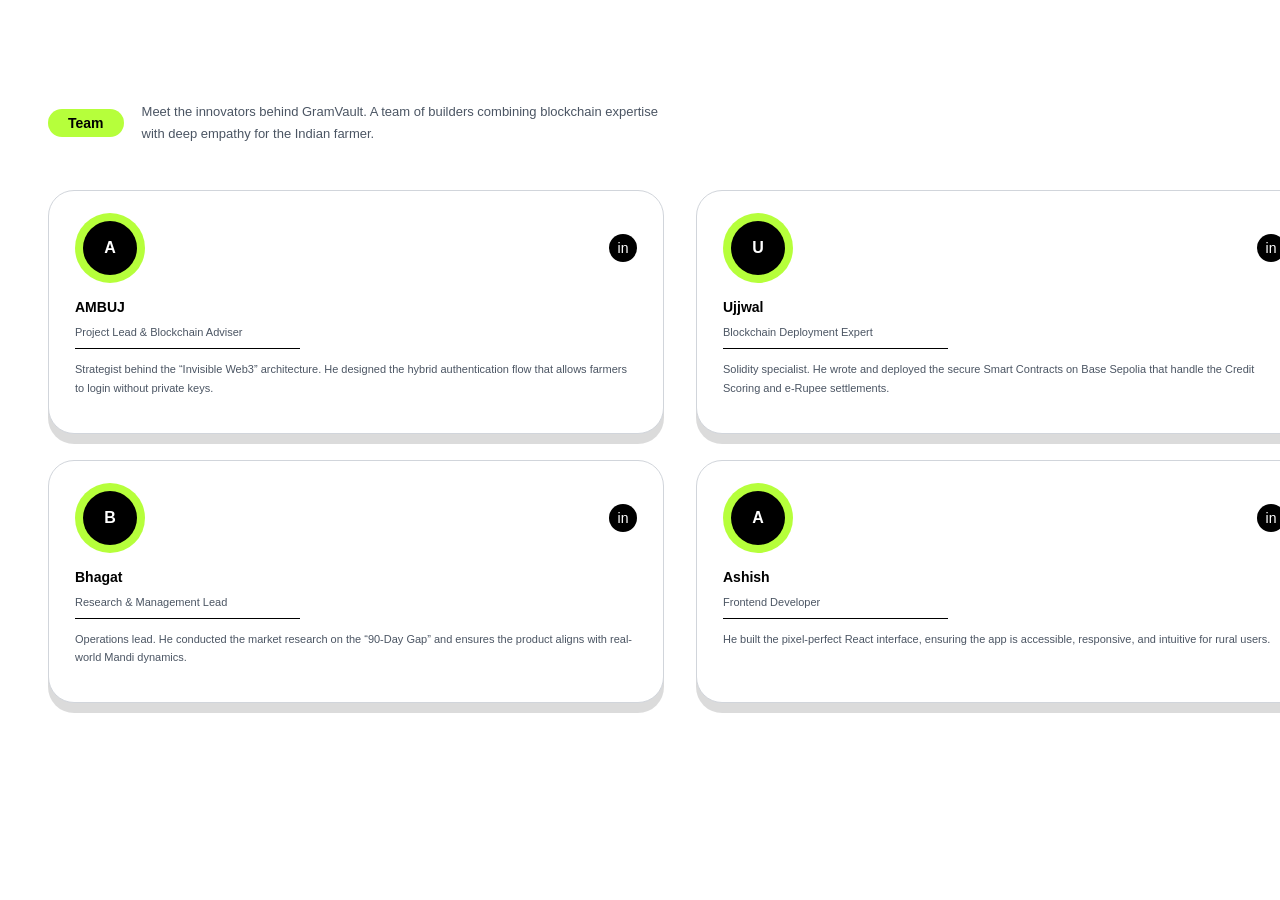
==== frontend/about.html @ ecdd1592 "Refactor code structure for improved readability and maintainability" ====
<!DOCTYPE html>
<html lang="en">

<head>
    <meta charset="UTF-8">
    <meta name="viewport" content="width=device-width, initial-scale=1.0">
    <title>Document</title>
    <style>
        /* TEAM SECTION WRAPPER */
        .team-section {
            width: 100%;
            padding: 80px max(20px, calc((100vw - 1200px) / 2));
            font-family: Poppins, sans-serif;
        }

        /* HEADER */
        .team-header {
            display: flex;
            gap: 18px;
            align-items: center;
            margin-bottom: 32px;
        }

        .team-tag {
            background: #b6ff3b;
            padding: 6px 20px;
            border-radius: 18px;
            font-weight: 600;
            font-size: 14px;
        }

        .team-desc {
            font-size: 13px;
            color: #4b5563;
            max-width: 520px;
            line-height: 1.7;
        }

        /* GRID */
        .team-grid {
            display: grid;
            grid-template-columns: repeat(2, minmax(0, 1fr));
            gap: 26px 32px;
        }

        /* CARD */
        .team-card {
            background: #ffffff;
            border-radius: 26px;
            border: 1px solid #d1d5db;
            padding: 22px 26px 24px;
            box-shadow: 0 10px 0 rgba(0, 0, 0, 0.14);
        }

        /* TOP AREA: avatar + linkedin */
        .team-card-top {
            display: flex;
            justify-content: space-between;
            align-items: center;
            margin-bottom: 16px;
        }

        /* avatar blob */
        .team-avatar-wrap {
            width: 70px;
            height: 70px;
            border-radius: 50%;
            background: #b6ff3b;
            display: flex;
            align-items: center;
            justify-content: center;
            position: relative;
            overflow: hidden;
        }

        .team-avatar {
            width: 54px;
            height: 54px;
            border-radius: 50%;
            background: #000;
            color: #fff;
            display: flex;
            align-items: center;
            justify-content: center;
            font-weight: 600;
        }

        /* LinkedIn badge */
        .team-linkedin {
            width: 28px;
            height: 28px;
            border-radius: 50%;
            background: #000;
            color: #fff;
            font-size: 14px;
            display: flex;
            align-items: center;
            justify-content: center;
            text-decoration: none;
        }

        /* TEXT AREA */
        .team-text {
            margin-top: 4px;
        }

        .team-name {
            font-size: 14px;
            font-weight: 600;
            margin-bottom: 4px;
        }

        .team-role {
            font-size: 11px;
            color: #4b5563;
            margin-bottom: 10px;
        }

        .team-divider {
            width: 40%;
            height: 1px;
            background: #000;
            margin-bottom: 10px;
        }

        .team-bio {
            font-size: 11px;
            line-height: 1.7;
            color: #4b5563;
        }

        /* RESPONSIVE */
        @media (max-width: 900px) {
            .team-grid {
                grid-template-columns: 1fr;
            }
        }
    </style>
</head>

<body>
    <section class="team-section">
        <div class="team-header">
            <span class="team-tag">Team</span>
            <p class="team-desc">
                Meet the innovators behind GramVault. A team of builders combining
                blockchain expertise with deep empathy for the Indian farmer.
            </p>
        </div>

        <div class="team-grid">
            <!-- MEMBER 1 -->
            <article class="team-card">
                <div class="team-card-top">
                    <div class="team-avatar-wrap">
                        <div class="team-avatar">A</div>
                    </div>
                    <a href="#" class="team-linkedin">in</a>
                </div>

                <div class="team-text">
                    <h3 class="team-name">AMBUJ</h3>
                    <p class="team-role">Project Lead &amp; Blockchain Adviser</p>
                    <div class="team-divider"></div>
                    <p class="team-bio">
                        Strategist behind the “Invisible Web3” architecture. He designed
                        the hybrid authentication flow that allows farmers to login without
                        private keys.
                    </p>
                </div>
            </article>

            <!-- MEMBER 2 -->
            <article class="team-card">
                <div class="team-card-top">
                    <div class="team-avatar-wrap">
                        <div class="team-avatar">U</div>
                    </div>
                    <a href="#" class="team-linkedin">in</a>
                </div>

                <div class="team-text">
                    <h3 class="team-name">Ujjwal</h3>
                    <p class="team-role">Blockchain Deployment Expert</p>
                    <div class="team-divider"></div>
                    <p class="team-bio">
                        Solidity specialist. He wrote and deployed the secure Smart
                        Contracts on Base Sepolia that handle the Credit Scoring and
                        e-Rupee settlements.
                    </p>
                </div>
            </article>

            <!-- MEMBER 3 -->
            <article class="team-card">
                <div class="team-card-top">
                    <div class="team-avatar-wrap">
                        <div class="team-avatar">B</div>
                    </div>
                    <a href="#" class="team-linkedin">in</a>
                </div>

                <div class="team-text">
                    <h3 class="team-name">Bhagat</h3>
                    <p class="team-role">Research &amp; Management Lead</p>
                    <div class="team-divider"></div>
                    <p class="team-bio">
                        Operations lead. He conducted the market research on the “90-Day
                        Gap” and ensures the product aligns with real-world Mandi
                        dynamics.
                    </p>
                </div>
            </article>

            <!-- MEMBER 4 -->
            <article class="team-card">
                <div class="team-card-top">
                    <div class="team-avatar-wrap">
                        <div class="team-avatar">A</div>
                    </div>
                    <a href="#" class="team-linkedin">in</a>
                </div>

                <div class="team-text">
                    <h3 class="team-name">Ashish</h3>
                    <p class="team-role">Frontend Developer</p>
                    <div class="team-divider"></div>
                    <p class="team-bio">
                        He built the pixel-perfect React interface, ensuring the app is
                        accessible, responsive, and intuitive for rural users.
                    </p>
                </div>
            </article>
        </div>
    </section>


</body>

</html>
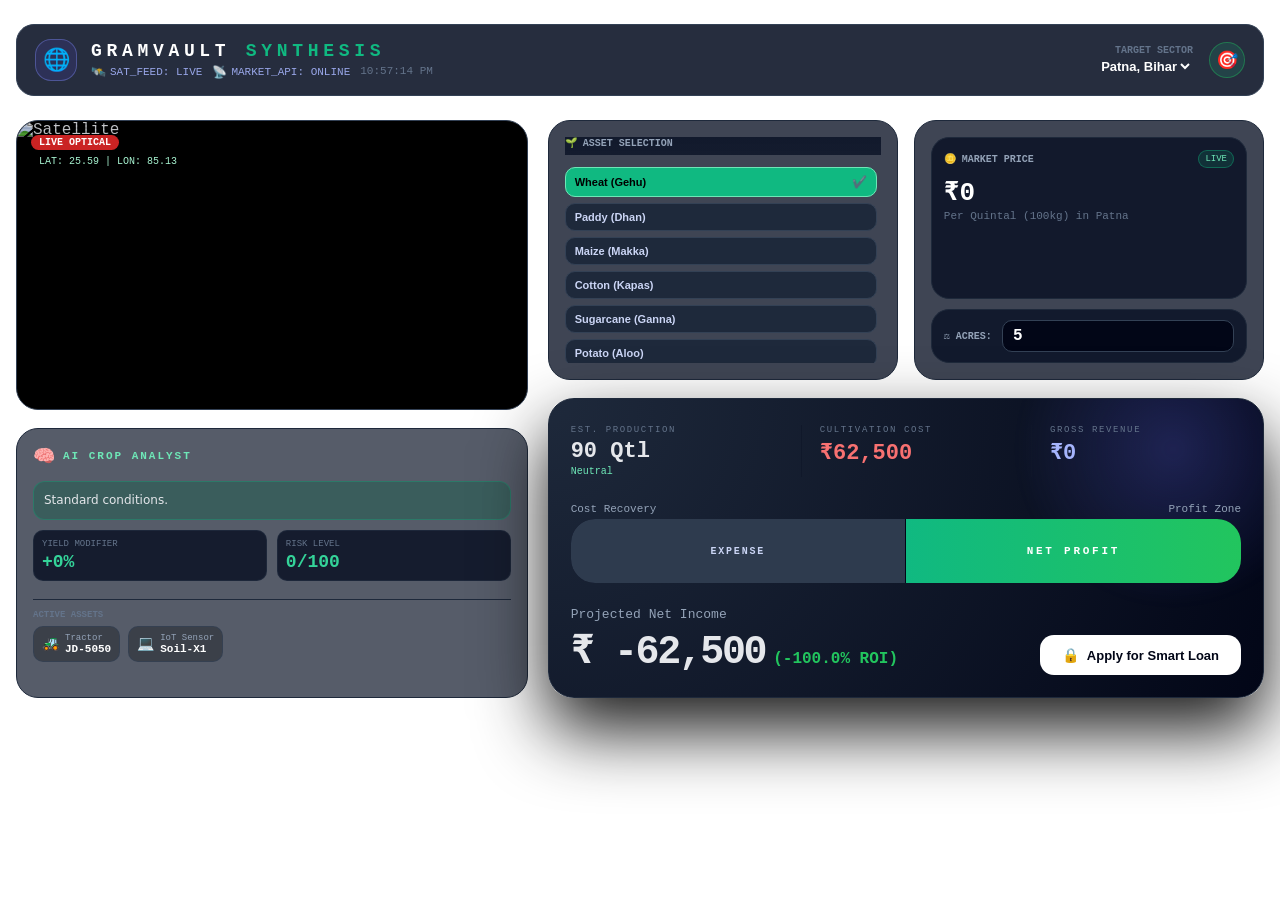
==== commit c186e871: "hiiii" ====
--- a/frontend/about.html
+++ b/frontend/about.html
@@ -1,240 +1,1525 @@
-<!DOCTYPE html>
+ <!DOCTYPE html>
 <html lang="en">
-
 <head>
-    <meta charset="UTF-8">
-    <meta name="viewport" content="width=device-width, initial-scale=1.0">
-    <title>Document</title>
-    <style>
-        /* TEAM SECTION WRAPPER */
-        .team-section {
-            width: 100%;
-            padding: 80px max(20px, calc((100vw - 1200px) / 2));
-            font-family: Poppins, sans-serif;
+  <meta charset="UTF-8" />
+  <title>GramVault Synthesis – Combined Insights</title>
+  <meta name="viewport" content="width=device-width, initial-scale=1" />
+  <style>
+    :root {
+      --bg-main: #020617;
+      --panel: #020617;
+      --slate-900: #0f172a;
+      --slate-800: #1e293b;
+      --slate-700: #334155;
+      --slate-600: #475569;
+      --slate-500: #64748b;
+      --slate-400: #94a3b8;
+      --slate-300: #cbd5f5;
+      --emerald: #10b981;
+      --indigo: #6366f1;
+      --red: #ef4444;
+      --yellow: #eab308;
+    }
+
+    * {
+      box-sizing: border-box;
+    }
+
+    body {
+      margin: 0;
+      min-height: 100vh;
+      /* background: radial-gradient(circle at top, #0f172a 0, #020617 40%, #000 100%); */
+      color: #e5e7eb;
+      font-family: ui-monospace, SFMono-Regular, Menlo, Monaco, Consolas,
+        "Liberation Mono", "Courier New", monospace;
+      overflow-x: hidden;
+      background-color: #fff;
+    }
+
+    .app {
+      position: relative;
+      max-width: 1280px;
+      margin: 0 auto;
+      padding: 24px 16px 40px;
+      display: flex;
+      flex-direction: column;
+      gap: 24px;
+    }
+
+    .noise-bg {
+      position: fixed;
+      inset: 0;
+      background-image: url("https://grainy-gradients.vercel.app/noise.svg");
+      opacity: 0.08;
+      pointer-events: none;
+      z-index: 0;
+    }
+
+    /* HEADER */
+
+    header {
+      position: relative;
+      z-index: 10;
+      display: flex;
+      justify-content: space-between;
+      align-items: center;
+      gap: 16px;
+      padding: 14px 18px;
+      border-radius: 18px;
+      background: rgba(15, 23, 42, 0.9);
+      border: 1px solid var(--slate-700);
+      /* box-shadow: 0 24px 60px rgba(0, 0, 0, 0.9); */
+      backdrop-filter: blur(18px);
+    }
+
+    .header-left {
+      display: flex;
+      align-items: center;
+      gap: 14px;
+    }
+
+    .header-icon {
+      width: 42px;
+      height: 42px;
+      border-radius: 16px;
+      border: 1px solid rgba(129, 140, 248, 0.4);
+      background: rgba(79, 70, 229, 0.15);
+      display: flex;
+      align-items: center;
+      justify-content: center;
+      animation: pulse-soft 1.8s infinite alternate;
+      font-size: 22px;
+    }
+
+    .header-title {
+      font-size: 18px;
+      font-weight: 800;
+      letter-spacing: 0.26em;
+      text-transform: uppercase;
+      color: white;
+    }
+
+    .header-title span {
+      color: var(--emerald);
+    }
+
+    .header-sub {
+      margin-top: 4px;
+      display: flex;
+      flex-wrap: wrap;
+      gap: 10px;
+      font-size: 11px;
+      color: rgba(165, 180, 252, 0.9);
+    }
+
+    .header-sub-pill {
+      display: inline-flex;
+      align-items: center;
+      gap: 4px;
+    }
+
+    .header-sub-pill span:first-child {
+      font-size: 12px;
+    }
+
+    .header-sub-time {
+      color: var(--slate-500);
+    }
+
+    .header-right {
+      display: flex;
+      align-items: center;
+      gap: 16px;
+    }
+
+    .header-target {
+      text-align: right;
+      display: none;
+    }
+
+    @media (min-width: 768px) {
+      .header-target {
+        display: block;
+      }
+    }
+
+    .header-target-label {
+      font-size: 10px;
+      text-transform: uppercase;
+      color: var(--slate-500);
+      font-weight: 700;
+    }
+
+    .location-select {
+      margin-top: 2px;
+      background: transparent;
+      color: white;
+      font-weight: 700;
+      font-size: 13px;
+      border: none;
+      outline: none;
+      cursor: pointer;
+      text-align: right;
+    }
+
+    .location-select option {
+      background: #020617;
+    }
+
+    .crosshair-badge {
+      width: 36px;
+      height: 36px;
+      border-radius: 999px;
+      display: flex;
+      align-items: center;
+      justify-content: center;
+      border: 1px solid rgba(34, 197, 94, 0.4);
+      background: rgba(16, 185, 129, 0.15);
+      color: var(--emerald);
+      font-size: 18px;
+    }
+
+    .crosshair-badge.relocating {
+      border-color: rgba(250, 204, 21, 0.6);
+      background: rgba(250, 204, 21, 0.18);
+      color: #facc15;
+      animation: spin 1s linear infinite;
+    }
+
+    /* MAIN GRID */
+
+    .layout-grid {
+      position: relative;
+      z-index: 1;
+      display: grid;
+      grid-template-columns: 1fr;
+      gap: 20px;
+      min-height: 0;
+      flex: 1 1 auto;
+    }
+
+    @media (min-width: 1024px) {
+      .layout-grid {
+        grid-template-columns: minmax(0, 5fr) minmax(0, 7fr);
+      }
+    }
+
+    /* SATELLITE PANEL */
+
+    .satellite-column {
+      display: flex;
+      flex-direction: column;
+      gap: 18px;
+      min-height: 0;
+    }
+
+    .sat-panel {
+      position: relative;
+      height: 290px;
+      border-radius: 22px;
+      overflow: hidden;
+      border: 1px solid var(--slate-700);
+      background: black;
+      /* box-shadow: 0 30px 80px rgba(0, 0, 0, 0.9); */
+    }
+
+    .sat-image {
+      width: 100%;
+      height: 100%;
+      object-fit: cover;
+      transition: transform 1.5s ease, filter 0.6s ease, opacity 0.6s ease;
+      opacity: 0.85;
+    }
+
+    .sat-image.relocating {
+      filter: blur(4px);
+      transform: scale(1.08);
+      opacity: 0.5;
+    }
+
+    .sat-panel:hover .sat-image:not(.relocating) {
+      transform: scale(1.04);
+    }
+
+    .scan-lines {
+      position: absolute;
+      inset: 0;
+      background: linear-gradient(
+          to bottom,
+          transparent 50%,
+          rgba(0, 0, 0, 0.32) 51%
+        );
+      background-size: 100% 4px;
+      mix-blend-mode: soft-light;
+      pointer-events: none;
+    }
+
+    .sat-badge-group {
+      position: absolute;
+      top: 14px;
+      left: 14px;
+      display: flex;
+      flex-direction: column;
+      gap: 4px;
+      z-index: 3;
+    }
+
+    .sat-badge-live {
+      background: rgba(220, 38, 38, 0.92);
+      padding: 2px 8px;
+      border-radius: 999px;
+      font-size: 10px;
+      font-weight: 700;
+      color: white;
+      animation: pulse 1.4s infinite;
+      width: fit-content;
+    }
+
+    .sat-badge-coord {
+      background: rgba(0, 0, 0, 0.7);
+      border-radius: 999px;
+      padding: 2px 8px;
+      font-size: 10px;
+      color: #a7f3d0;
+    }
+
+    .weather-overlay {
+      position: absolute;
+      bottom: 14px;
+      left: 14px;
+      right: 14px;
+      background: rgba(0, 0, 0, 0.7);
+      border-radius: 14px;
+      border: 1px solid rgba(148, 163, 184, 0.3);
+      padding: 10px;
+      display: flex;
+      justify-content: space-between;
+      gap: 10px;
+      backdrop-filter: blur(10px);
+      font-size: 11px;
+    }
+
+    .weather-block {
+      display: flex;
+      align-items: center;
+      gap: 6px;
+    }
+
+    .weather-icon {
+      font-size: 16px;
+    }
+
+    .weather-label {
+      font-size: 9px;
+      color: var(--slate-400);
+    }
+
+    .weather-value {
+      font-size: 12px;
+      font-weight: 700;
+      color: white;
+    }
+
+    /* AI PANEL */
+
+    .ai-panel {
+      flex: 1 1 auto;
+      border-radius: 22px;
+      background: rgba(15, 23, 42, 0.7);
+      border: 1px solid var(--slate-800);
+      padding: 16px;
+      backdrop-filter: blur(14px);
+      display: flex;
+      flex-direction: column;
+      gap: 10px;
+      /* box-shadow: 0 20px 50px rgba(0, 0, 0, 0.9); */
+    }
+
+    .ai-header {
+      display: flex;
+      align-items: center;
+      gap: 8px;
+      color: #6ee7b7;
+      margin-bottom: 4px;
+    }
+
+    .ai-header-icon {
+      font-size: 18px;
+    }
+
+    .ai-header-text {
+      font-size: 11px;
+      font-weight: 700;
+      letter-spacing: 0.18em;
+      text-transform: uppercase;
+    }
+
+    .ai-rec-box {
+      padding: 10px;
+      border-radius: 12px;
+      border: 1px solid rgba(16, 185, 129, 0.3);
+      background: rgba(6, 95, 70, 0.35);
+      font-size: 12px;
+      line-height: 1.4;
+      font-family: system-ui, sans-serif;
+      color: #e5e7eb;
+    }
+
+    .ai-metrics {
+      display: grid;
+      grid-template-columns: repeat(2, minmax(0, 1fr));
+      gap: 10px;
+    }
+
+    .ai-metric-box {
+      padding: 8px;
+      border-radius: 10px;
+      border: 1px solid rgba(30, 41, 59, 0.9);
+      background: rgba(15, 23, 42, 0.9);
+      font-size: 11px;
+    }
+
+    .ai-metric-label {
+      font-size: 9px;
+      color: var(--slate-500);
+      text-transform: uppercase;
+    }
+
+    .ai-metric-value {
+      margin-top: 3px;
+      font-size: 18px;
+      font-weight: 700;
+    }
+
+    .ai-assets {
+      margin-top: 8px;
+      padding-top: 10px;
+      border-top: 1px solid var(--slate-800);
+    }
+
+    .ai-assets-title {
+      font-size: 9px;
+      font-weight: 700;
+      text-transform: uppercase;
+      color: var(--slate-500);
+      margin-bottom: 6px;
+    }
+
+    .ai-assets-row {
+      display: flex;
+      flex-wrap: wrap;
+      gap: 8px;
+    }
+
+    .ai-asset {
+      display: flex;
+      align-items: center;
+      gap: 6px;
+      padding: 6px 8px;
+      border-radius: 10px;
+      border: 1px solid rgba(51, 65, 85, 0.7);
+      background: rgba(0, 0, 0, 0.3);
+      font-size: 11px;
+    }
+
+    .ai-asset-icon {
+      font-size: 14px;
+    }
+
+    .ai-asset-label {
+      font-size: 9px;
+      color: var(--slate-400);
+    }
+
+    .ai-asset-value {
+      font-size: 11px;
+      font-weight: 700;
+      color: white;
+    }
+
+    /* RIGHT COLUMN */
+
+    .right-column {
+      display: flex;
+      flex-direction: column;
+      gap: 18px;
+      min-height: 0;
+    }
+
+    .inputs-row {
+      display: grid;
+      grid-template-columns: 1fr;
+      gap: 16px;
+    }
+
+    @media (min-width: 768px) {
+      .inputs-row {
+        grid-template-columns: minmax(0, 2fr) minmax(0, 2fr);
+      }
+    }
+
+    .panel {
+      background: rgba(15, 23, 42, 0.8);
+      border-radius: 22px;
+      border: 1px solid var(--slate-800);
+      padding: 16px;
+      backdrop-filter: blur(14px);
+      /* box-shadow: 0 18px 50px rgba(0, 0, 0, 0.9); */
+    }
+
+    .crop-panel {
+      height: 260px;
+      display: flex;
+      flex-direction: column;
+      overflow: hidden;
+    }
+
+    .panel-label {
+      font-size: 10px;
+      text-transform: uppercase;
+      color: var(--slate-400);
+      font-weight: 700;
+      display: flex;
+      align-items: center;
+      gap: 6px;
+      margin-bottom: 8px;
+      position: sticky;
+      top: 0;
+      padding-bottom: 6px;
+      background: linear-gradient(
+        to bottom,
+        rgba(15, 23, 42, 0.95),
+        rgba(15, 23, 42, 0.9)
+      );
+      z-index: 5;
+    }
+
+    .crop-list {
+      margin-top: 4px;
+      overflow-y: auto;
+      padding-right: 4px;
+    }
+
+    .crop-btn {
+      width: 100%;
+      text-align: left;
+      padding: 7px 9px;
+      margin-bottom: 6px;
+      border-radius: 10px;
+      border: 1px solid var(--slate-700);
+      background: var(--slate-800);
+      font-size: 11px;
+      font-weight: 600;
+      color: var(--slate-300);
+      display: flex;
+      align-items: center;
+      justify-content: space-between;
+      cursor: pointer;
+      transition: all 0.15s ease-out;
+    }
+
+    .crop-btn:hover {
+      background: #111827;
+    }
+
+    .crop-btn.active {
+      background: var(--emerald);
+      border-color: #6ee7b7;
+      color: #000;
+      /* box-shadow: 0 0 25px rgba(16, 185, 129, 0.5); */
+    }
+
+    .crop-check {
+      font-size: 12px;
+    }
+
+    .panel-flex {
+      display: flex;
+      flex-direction: column;
+      gap: 10px;
+      height: 100%;
+    }
+
+    .panel-block {
+      border-radius: 18px;
+      border: 1px solid var(--slate-800);
+      padding: 12px;
+      background: rgba(15, 23, 42, 0.95);
+      flex: 1 1 auto;
+    }
+
+    .panel-block-label-row {
+      display: flex;
+      justify-content: space-between;
+      align-items: center;
+      margin-bottom: 8px;
+    }
+
+    .inline-label {
+      font-size: 10px;
+      font-weight: 700;
+      text-transform: uppercase;
+      color: var(--slate-400);
+      display: flex;
+      align-items: center;
+      gap: 6px;
+    }
+
+    .live-badge {
+      font-size: 9px;
+      padding: 3px 6px;
+      border-radius: 999px;
+      background: rgba(16, 185, 129, 0.15);
+      border: 1px solid rgba(16, 185, 129, 0.4);
+      color: #6ee7b7;
+      animation: pulse-soft 2s infinite alternate;
+    }
+
+    .price-main {
+      font-size: 26px;
+      font-weight: 800;
+      color: white;
+    }
+
+    .price-sub {
+      margin-top: 2px;
+      font-size: 11px;
+      color: var(--slate-500);
+    }
+
+    .land-input-row {
+      display: flex;
+      align-items: center;
+      gap: 10px;
+      padding: 10px 12px;
+      border-radius: 18px;
+      border: 1px solid var(--slate-800);
+      background: rgba(15, 23, 42, 0.92);
+    }
+
+    .land-input {
+      flex: 1 1 auto;
+      border-radius: 10px;
+      border: 1px solid var(--slate-700);
+      background: #020617;
+      color: white;
+      font-size: 16px;
+      font-weight: 600;
+      padding: 6px 10px;
+      outline: none;
+      font-family: inherit;
+    }
+
+    .land-input:focus {
+      border-color: var(--emerald);
+      /* box-shadow: 0 0 0 1px rgba(16, 185, 129, 0.4); */
+    }
+
+    /* ROI PANEL */
+
+    .roi-panel {
+      position: relative;
+      flex: 1 1 auto;
+      border-radius: 26px;
+      background: radial-gradient(circle at top left, #1e293b, #020617);
+      border: 1px solid var(--slate-800);
+      padding: 26px 22px 22px;
+      overflow: hidden;
+      box-shadow: 0 32px 70px rgba(0, 0, 0, 0.9);
+    }
+
+    .roi-glow {
+      position: absolute;
+      top: -120px;
+      right: -80px;
+      width: 340px;
+      height: 340px;
+      border-radius: 50%;
+      background: radial-gradient(circle, rgba(99, 102, 241, 0.25), transparent 65%);
+      pointer-events: none;
+      filter: blur(6px);
+    }
+
+    .roi-top-grid {
+      position: relative;
+      z-index: 2;
+      display: grid;
+      grid-template-columns: repeat(3, minmax(0, 1fr));
+      gap: 20px;
+      margin-bottom: 26px;
+    }
+
+    .roi-block {
+      padding-right: 4px;
+    }
+
+    .roi-label {
+      font-size: 9px;
+      text-transform: uppercase;
+      color: var(--slate-500);
+      letter-spacing: 0.18em;
+    }
+
+    .roi-value {
+      margin-top: 4px;
+      font-size: 22px;
+      font-weight: 800;
+    }
+
+    .roi-chip {
+      margin-top: 2px;
+      font-size: 10px;
+      color: #6ee7b7;
+    }
+
+    .roi-divider {
+      border-left: 1px solid rgba(15, 23, 42, 0.8);
+      padding-left: 18px;
+    }
+
+    .cost-value {
+      color: #f87171;
+    }
+
+    .revenue-value {
+      color: #a5b4fc;
+    }
+
+    .profit-bar-wrap {
+      position: relative;
+      z-index: 2;
+      margin-bottom: 24px;
+    }
+
+    .profit-bar-labels {
+      display: flex;
+      justify-content: space-between;
+      font-size: 11px;
+      color: var(--slate-400);
+      margin-bottom: 4px;
+    }
+
+    .profit-bar-track {
+      height: 64px;
+      border-radius: 24px;
+      overflow: hidden;
+      background: #020617;
+      display: flex;
+      /* box-shadow: inset 0 0 0 1px rgba(15, 23, 42, 0.8); */
+    }
+
+    .profit-bar-expense {
+      position: relative;
+      height: 100%;
+      background: rgba(51, 65, 85, 0.9);
+      border-right: 1px solid #020617;
+      display: flex;
+      align-items: center;
+      justify-content: center;
+      color: var(--slate-300);
+      font-size: 10px;
+      font-weight: 700;
+      letter-spacing: 0.18em;
+      text-transform: uppercase;
+      transition: width 0.7s ease-out;
+    }
+
+    .profit-bar-expense::after {
+      content: "";
+      position: absolute;
+      inset: 0;
+      background-image: url("https://grainy-gradients.vercel.app/noise.svg");
+      opacity: 0.25;
+      pointer-events: none;
+    }
+
+    .profit-bar-profit {
+      position: relative;
+      flex: 1 1 auto;
+      background: linear-gradient(to right, #10b981, #22c55e);
+      display: flex;
+      align-items: center;
+      justify-content: center;
+      color: white;
+      font-size: 11px;
+      font-weight: 800;
+      letter-spacing: 0.25em;
+      text-transform: uppercase;
+      overflow: hidden;
+    }
+
+    .profit-bar-profit::before {
+      content: "";
+      position: absolute;
+      inset: 0;
+      transform: skewX(12deg) translateX(-100%);
+      background: linear-gradient(to right, rgba(255, 255, 255, 0.2), transparent);
+      animation: shimmer 2.4s infinite;
+    }
+
+    .profit-bottom {
+      position: relative;
+      z-index: 2;
+      display: flex;
+      justify-content: space-between;
+      align-items: flex-end;
+      gap: 16px;
+      flex-wrap: wrap;
+    }
+
+    .profit-income-label {
+      font-size: 13px;
+      color: var(--slate-400);
+      margin-bottom: 4px;
+    }
+
+    .profit-income-main {
+      display: flex;
+      align-items: baseline;
+      gap: 8px;
+    }
+
+    .profit-income-value {
+      font-size: 40px;
+      font-weight: 800;
+      letter-spacing: -0.06em;
+    }
+
+    .profit-income-roi {
+      font-size: 16px;
+      font-weight: 700;
+      color: #22c55e;
+    }
+
+    .loan-btn {
+      border: none;
+      cursor: pointer;
+      padding: 12px 22px;
+      border-radius: 14px;
+      background: white;
+      color: #020617;
+      font-size: 13px;
+      font-weight: 800;
+      display: inline-flex;
+      align-items: center;
+      gap: 8px;
+      /* box-shadow: 0 0 26px rgba(255, 255, 255, 0.18); */
+      transition: transform 0.15s ease-out, background 0.15s ease-out,
+        box-shadow 0.15s ease-out;
+      white-space: nowrap;
+    }
+
+    .loan-btn:hover {
+      transform: scale(1.05);
+      background: #ecfdf5;
+      /* box-shadow: 0 0 32px rgba(52, 211, 153, 0.5); */
+    }
+
+    .loan-btn-icon {
+      font-size: 14px;
+    }
+
+    /* SCROLLBAR (minimal) */
+    .crop-list::-webkit-scrollbar {
+      width: 4px;
+    }
+    .crop-list::-webkit-scrollbar-thumb {
+      background: var(--slate-700);
+      border-radius: 999px;
+    }
+
+    /* ANIMATIONS */
+
+    @keyframes spin {
+      to {
+        transform: rotate(360deg);
+      }
+    }
+
+    @keyframes pulse {
+      0%,
+      100% {
+        transform: scale(1);
+        opacity: 1;
+      }
+      50% {
+        transform: scale(1.04);
+        opacity: 0.75;
+      }
+    }
+
+    @keyframes pulse-soft {
+      0% {
+        opacity: 0.6;
+      }
+      100% {
+        opacity: 1;
+      }
+    }
+
+    @keyframes shimmer {
+      0% {
+        transform: skewX(12deg) translateX(-100%);
+      }
+      100% {
+        transform: skewX(12deg) translateX(120%);
+      }
+    }
+  </style>
+</head>
+<body>
+  <div class="noise-bg"></div>
+  <div class="app">
+    <!-- HEADER -->
+    <header>
+      <div class="header-left">
+        <div class="header-icon">🌐</div>
+        <div>
+          <div class="header-title">
+            GramVault <span>SYNTHESIS</span>
+          </div>
+          <div class="header-sub">
+            <div class="header-sub-pill">
+              <span>🛰️</span>
+              <span>SAT_FEED: LIVE</span>
+            </div>
+            <div class="header-sub-pill">
+              <span>📡</span>
+              <span>MARKET_API: ONLINE</span>
+            </div>
+            <div class="header-sub-time" id="header-time">--:--:--</div>
+          </div>
+        </div>
+      </div>
+      <div class="header-right">
+        <div class="header-target">
+          <div class="header-target-label">Target Sector</div>
+          <select id="location-select" class="location-select"></select>
+        </div>
+        <div id="crosshair-badge" class="crosshair-badge">
+          🎯
+        </div>
+      </div>
+    </header>
+
+    <!-- MAIN GRID -->
+    <div class="layout-grid">
+      <!-- LEFT COLUMN -->
+      <div class="satellite-column">
+        <!-- Satellite panel -->
+        <div class="sat-panel">
+          <img id="sat-image" class="sat-image" src="" alt="Satellite" />
+          <div class="scan-lines"></div>
+          <div class="sat-badge-group">
+            <div class="sat-badge-live">LIVE OPTICAL</div>
+            <div id="coord-badge" class="sat-badge-coord">
+              LAT: -- | LON: --
+            </div>
+          </div>
+          <div id="weather-overlay" class="weather-overlay" style="display:none;">
+            <div class="weather-block">
+              <div class="weather-icon">🌡️</div>
+              <div>
+                <div class="weather-label">TEMP</div>
+                <div id="temp-value" class="weather-value">--°C</div>
+              </div>
+            </div>
+            <div class="weather-block">
+              <div class="weather-icon">💧</div>
+              <div>
+                <div class="weather-label">SOIL %</div>
+                <div id="soil-value" class="weather-value">--%</div>
+              </div>
+            </div>
+            <div class="weather-block">
+              <div class="weather-icon">💨</div>
+              <div>
+                <div class="weather-label">WIND</div>
+                <div id="wind-value" class="weather-value">-- km/h</div>
+              </div>
+            </div>
+          </div>
+        </div>
+
+        <!-- AI agronomist panel -->
+        <div class="ai-panel">
+          <div class="ai-header">
+            <div class="ai-header-icon">🧠</div>
+            <div class="ai-header-text">AI CROP ANALYST</div>
+          </div>
+          <div id="ai-recommendation" class="ai-rec-box">
+            Initializing satellite-linked agronomy engine…
+          </div>
+          <div class="ai-metrics">
+            <div class="ai-metric-box">
+              <div class="ai-metric-label">Yield Modifier</div>
+              <div id="yield-modifier-value" class="ai-metric-value">
+                +0%
+              </div>
+            </div>
+            <div class="ai-metric-box">
+              <div class="ai-metric-label">Risk Level</div>
+              <div id="risk-score-value" class="ai-metric-value">
+                0/100
+              </div>
+            </div>
+          </div>
+          <div class="ai-assets">
+            <div class="ai-assets-title">Active Assets</div>
+            <div class="ai-assets-row">
+              <div class="ai-asset">
+                <div class="ai-asset-icon">🚜</div>
+                <div>
+                  <div class="ai-asset-label">Tractor</div>
+                  <div class="ai-asset-value">JD-5050</div>
+                </div>
+              </div>
+              <div class="ai-asset">
+                <div class="ai-asset-icon">💻</div>
+                <div>
+                  <div class="ai-asset-label">IoT Sensor</div>
+                  <div class="ai-asset-value">Soil-X1</div>
+                </div>
+              </div>
+            </div>
+          </div>
+        </div>
+      </div>
+
+      <!-- RIGHT COLUMN -->
+      <div class="right-column">
+        <!-- Inputs Row -->
+        <div class="inputs-row">
+          <!-- Crop selection -->
+          <div class="panel crop-panel">
+            <div class="panel-label">
+              <span>🌱</span> Asset Selection
+            </div>
+            <div id="crop-list" class="crop-list"></div>
+          </div>
+
+          <!-- Price + land -->
+          <div class="panel panel-flex">
+            <!-- Price ticker -->
+            <div class="panel-block">
+              <div class="panel-block-label-row">
+                <div class="inline-label">
+                  <span>🪙</span> Market Price
+                </div>
+                <div class="live-badge">LIVE</div>
+              </div>
+              <div class="price-main" id="price-main">
+                ₹0
+              </div>
+              <div class="price-sub" id="price-sub">
+                Per Quintal (100kg) —
+              </div>
+            </div>
+
+            <!-- Land input -->
+            <div class="land-input-row">
+              <div class="inline-label">
+                <span>⚖️</span> Acres:
+              </div>
+              <input
+                id="land-input"
+                class="land-input"
+                type="number"
+                min="0"
+                step="0.1"
+                value="5"
+              />
+            </div>
+          </div>
+        </div>
+
+        <!-- ROI Panel -->
+        <div class="roi-panel">
+          <div class="roi-glow"></div>
+          <div class="roi-top-grid">
+            <div class="roi-block">
+              <div class="roi-label">EST. PRODUCTION</div>
+              <div id="production-value" class="roi-value">0 Qtl</div>
+              <div id="production-chip" class="roi-chip">
+                —
+              </div>
+            </div>
+
+            <div class="roi-block roi-divider">
+              <div class="roi-label">CULTIVATION COST</div>
+              <div id="cost-value" class="roi-value cost-value">
+                ₹0
+              </div>
+            </div>
+
+            <div class="roi-block roi-divider">
+              <div class="roi-label">GROSS REVENUE</div>
+              <div id="revenue-value" class="roi-value revenue-value">
+                ₹0
+              </div>
+            </div>
+          </div>
+
+          <div class="profit-bar-wrap">
+            <div class="profit-bar-labels">
+              <span>Cost Recovery</span>
+              <span>Profit Zone</span>
+            </div>
+            <div class="profit-bar-track">
+              <div id="expense-bar" class="profit-bar-expense" style="width: 50%;">
+                EXPENSE
+              </div>
+              <div class="profit-bar-profit">
+                NET PROFIT
+              </div>
+            </div>
+          </div>
+
+          <div class="profit-bottom">
+            <div>
+              <div class="profit-income-label">Projected Net Income</div>
+              <div class="profit-income-main">
+                <div id="net-profit-value" class="profit-income-value">
+                  ₹0
+                </div>
+                <div id="roi-value" class="profit-income-roi">(0% ROI)</div>
+              </div>
+            </div>
+            <button class="loan-btn">
+              <span class="loan-btn-icon">🔒</span>
+              <span>Apply for Smart Loan</span>
+            </button>
+          </div>
+        </div>
+      </div>
+    </div>
+  </div>
+
+  <script>
+    // ---------- CONSTANTS ----------
+
+    const LOCATIONS = [
+      { name: "Patna, Bihar", state: "Bihar", district: "Patna", lat: 25.59, lon: 85.13, bbox: "24.0,83.6,27.0,86.6" },
+      { name: "Nashik, Maharashtra", state: "Maharashtra", district: "Nashik", lat: 19.99, lon: 73.78, bbox: "18.4,72.2,21.4,75.2" },
+      { name: "Amritsar, Punjab", state: "Punjab", district: "Amritsar", lat: 31.63, lon: 74.87, bbox: "30.1,73.3,33.1,76.3" },
+      { name: "Warangal, Telangana", state: "Telangana", district: "Warangal", lat: 17.96, lon: 79.59, bbox: "16.4,78.0,19.4,81.0" },
+      { name: "Lucknow, UP", state: "Uttar Pradesh", district: "Lucknow", lat: 26.84, lon: 80.94, bbox: "25.3,79.4,28.3,82.4" },
+      { name: "Indore, MP", state: "Madhya Pradesh", district: "Indore", lat: 22.71, lon: 75.85, bbox: "21.2,74.3,24.2,77.3" },
+      { name: "Karnal, Haryana", state: "Haryana", district: "Karnal", lat: 29.68, lon: 76.99, bbox: "28.0,75.0,31.0,78.0" },
+      { name: "Guntur, AP", state: "Andhra Pradesh", district: "Guntur", lat: 16.3, lon: 80.43, bbox: "15.0,79.0,18.0,82.0" },
+      { name: "Raipur, Chhattisgarh", state: "Chhattisgarh", district: "Raipur", lat: 21.25, lon: 81.62, bbox: "19.5,80.0,22.5,83.0" },
+      { name: "Ranchi, Jharkhand", state: "Jharkhand", district: "Ranchi", lat: 23.34, lon: 85.3, bbox: "22.0,84.0,25.0,87.0" },
+      { name: "Gandhinagar, Gujarat", state: "Gujarat", district: "Gandhinagar", lat: 23.21, lon: 72.63, bbox: "21.5,71.0,24.5,74.0" },
+      { name: "Coimbatore, TN", state: "Tamil Nadu", district: "Coimbatore", lat: 11.01, lon: 76.95, bbox: "9.5,75.5,12.5,78.5" },
+    ];
+
+    const CROPS = [
+      { id: "wheat", name: "Wheat (Gehu)", baseYield: 18, costPerAcre: 12500 },
+      { id: "paddy", name: "Paddy (Dhan)", baseYield: 22, costPerAcre: 15000 },
+      { id: "maize", name: "Maize (Makka)", baseYield: 25, costPerAcre: 11000 },
+      { id: "cotton", name: "Cotton (Kapas)", baseYield: 10, costPerAcre: 18000 },
+      { id: "sugarcane", name: "Sugarcane (Ganna)", baseYield: 300, costPerAcre: 25000 },
+      { id: "potato", name: "Potato (Aloo)", baseYield: 80, costPerAcre: 20000 },
+      { id: "onion", name: "Onion (Pyaaz)", baseYield: 100, costPerAcre: 22000 },
+      { id: "mustard", name: "Mustard (Sarson)", baseYield: 8, costPerAcre: 8000 },
+      { id: "soybean", name: "Soybean", baseYield: 12, costPerAcre: 10000 },
+      { id: "chana", name: "Bengal Gram (Chana)", baseYield: 8, costPerAcre: 9000 },
+    ];
+
+    // ---------- STATE ----------
+
+    const state = {
+      selectedLocationIndex: 0,
+      selectedCropId: CROPS[0].id,
+      landSize: 5,
+      weatherData: null,
+      marketPrice: 0,
+      yieldModifier: 1.0,
+      cropRecommendation: "Standard conditions.",
+      riskScore: 0,
+      isRelocating: false,
+    };
+
+    let timeTimer = null;
+
+    // ---------- DOM REFS ----------
+    const headerTimeEl = document.getElementById("header-time");
+    const locationSelectEl = document.getElementById("location-select");
+    const crosshairBadgeEl = document.getElementById("crosshair-badge");
+    const satImageEl = document.getElementById("sat-image");
+    const coordBadgeEl = document.getElementById("coord-badge");
+    const weatherOverlayEl = document.getElementById("weather-overlay");
+    const tempValueEl = document.getElementById("temp-value");
+    const soilValueEl = document.getElementById("soil-value");
+    const windValueEl = document.getElementById("wind-value");
+    const aiRecEl = document.getElementById("ai-recommendation");
+    const yieldModifierEl = document.getElementById("yield-modifier-value");
+    const riskScoreEl = document.getElementById("risk-score-value");
+    const cropListEl = document.getElementById("crop-list");
+    const priceMainEl = document.getElementById("price-main");
+    const priceSubEl = document.getElementById("price-sub");
+    const landInputEl = document.getElementById("land-input");
+    const productionValueEl = document.getElementById("production-value");
+    const productionChipEl = document.getElementById("production-chip");
+    const costValueEl = document.getElementById("cost-value");
+    const revenueValueEl = document.getElementById("revenue-value");
+    const expenseBarEl = document.getElementById("expense-bar");
+    const netProfitEl = document.getElementById("net-profit-value");
+    const roiValueEl = document.getElementById("roi-value");
+
+    // ---------- HELPERS ----------
+
+    function getCurrentLocation() {
+      return LOCATIONS[state.selectedLocationIndex];
+    }
+
+    function getCurrentCrop() {
+      return CROPS.find(c => c.id === state.selectedCropId) || CROPS[0];
+    }
+
+    function getYesterdayDate() {
+      const d = new Date();
+      d.setDate(d.getDate() - 1);
+      return d.toISOString().split("T")[0];
+    }
+
+    function buildSatelliteUrl(location) {
+      const date = getYesterdayDate();
+      return (
+        "https://gibs.earthdata.nasa.gov/wms/epsg4326/best/wms.cgi?SERVICE=WMS&REQUEST=GetMap" +
+        "&LAYERS=MODIS_Terra_CorrectedReflectance_TrueColor&VERSION=1.3.0&FORMAT=image/jpeg&STYLES=&WIDTH=800&HEIGHT=600&CRS=EPSG:4326" +
+        "&BBOX=" + location.bbox +
+        "&TIME=" + date
+      );
+    }
+
+    function formatRupees(n) {
+      if (!isFinite(n)) return "0";
+      return n.toLocaleString("en-IN");
+    }
+
+    // ---------- UI RENDER ----------
+
+    function renderLocationSelect() {
+      locationSelectEl.innerHTML = "";
+      LOCATIONS.forEach((loc, i) => {
+        const opt = document.createElement("option");
+        opt.value = String(i);
+        opt.textContent = loc.name;
+        locationSelectEl.appendChild(opt);
+      });
+      locationSelectEl.value = String(state.selectedLocationIndex);
+    }
+
+    function renderSatellite() {
+      const loc = getCurrentLocation();
+      satImageEl.src = buildSatelliteUrl(loc);
+      coordBadgeEl.textContent = "LAT: " + loc.lat + " | LON: " + loc.lon;
+      if (state.isRelocating) {
+        satImageEl.classList.add("relocating");
+      } else {
+        satImageEl.classList.remove("relocating");
+      }
+    }
+
+    function renderWeather() {
+      const data = state.weatherData;
+      if (!data || !data.current || state.isRelocating) {
+        weatherOverlayEl.style.display = "none";
+        return;
+      }
+      weatherOverlayEl.style.display = "flex";
+      const cur = data.current;
+      tempValueEl.textContent = (cur.temperature_2m ?? "--") + "°C";
+      const moisture = cur.soil_moisture_0_to_1cm;
+      soilValueEl.textContent =
+        moisture != null ? (moisture * 100).toFixed(0) + "%" : "--%";
+      windValueEl.textContent = (cur.wind_speed_10m ?? "--") + " km/h";
+    }
+
+    function renderAI() {
+      if (state.isRelocating) {
+        aiRecEl.textContent = "Scanning terrain and realigning orbital sensors…";
+      } else {
+        aiRecEl.textContent = state.cropRecommendation || "Standard growing conditions detected.";
+      }
+
+      const pct = (state.yieldModifier - 1) * 100;
+      const sign = pct >= 0 ? "+" : "";
+      yieldModifierEl.textContent = sign + pct.toFixed(0) + "%";
+      yieldModifierEl.style.color = pct >= 0 ? "#34d399" : "#f87171";
+
+      riskScoreEl.textContent = state.riskScore + "/100";
+      riskScoreEl.style.color = state.riskScore < 40 ? "#34d399" : "#fb923c";
+    }
+
+    function renderCropList() {
+      cropListEl.innerHTML = "";
+      CROPS.forEach(crop => {
+        const btn = document.createElement("button");
+        btn.type = "button";
+        btn.className = "crop-btn" + (crop.id === state.selectedCropId ? " active" : "");
+        btn.dataset.id = crop.id;
+        btn.innerHTML =
+          '<span>' + crop.name + "</span>" +
+          (crop.id === state.selectedCropId
+            ? '<span class="crop-check">✔️</span>'
+            : '<span class="crop-check"></span>');
+        btn.addEventListener("click", () => {
+          if (state.selectedCropId !== crop.id) {
+            state.selectedCropId = crop.id;
+            renderCropList();
+            fetchCombinedData(); // updates price + insights
+          }
+        });
+        cropListEl.appendChild(btn);
+      });
+    }
+
+    function renderPrice() {
+      const loc = getCurrentLocation();
+      priceMainEl.textContent = "₹" + formatRupees(state.marketPrice);
+      priceSubEl.textContent =
+        "Per Quintal (100kg) in " + (loc ? loc.district : "");
+    }
+
+    function renderROI() {
+      const crop = getCurrentCrop();
+      const safeLandSize =
+        typeof state.landSize === "number" && isFinite(state.landSize)
+          ? state.landSize
+          : 0;
+
+      const adjustedYield = crop.baseYield * state.yieldModifier;
+      const totalProduction = safeLandSize * adjustedYield;
+      const totalRevenue = totalProduction * state.marketPrice;
+      const totalCost = safeLandSize * crop.costPerAcre;
+      const netProfit = totalRevenue - totalCost;
+      const roi =
+        totalCost > 0 ? ((netProfit / totalCost) * 100).toFixed(1) : "0";
+
+      productionValueEl.textContent =
+        totalProduction.toLocaleString("en-IN") + " Qtl";
+      productionChipEl.textContent =
+        state.yieldModifier > 1 ? "▲ AI Boosted" : state.yieldModifier < 1 ? "▼ Weather Drag" : "Neutral";
+
+      costValueEl.textContent = "₹" + formatRupees(totalCost);
+      revenueValueEl.textContent = "₹" + formatRupees(totalRevenue);
+      netProfitEl.textContent = "₹ " + formatRupees(netProfit);
+      roiValueEl.textContent = "(" + roi + "% ROI)";
+
+      let expensePct =
+        totalRevenue > 0 ? Math.min((totalCost / totalRevenue) * 100, 100) : 50;
+      if (!isFinite(expensePct)) expensePct = 50;
+      expenseBarEl.style.width = expensePct.toFixed(1) + "%";
+    }
+
+    function renderRelocationState() {
+      if (state.isRelocating) {
+        crosshairBadgeEl.classList.add("relocating");
+      } else {
+        crosshairBadgeEl.classList.remove("relocating");
+      }
+    }
+
+    function renderAll() {
+      renderLocationSelect();
+      renderRelocationState();
+      renderSatellite();
+      renderWeather();
+      renderAI();
+      renderPrice();
+      renderROI();
+    }
+
+    // ---------- AGRONOMY / INSIGHTS ----------
+
+    function calculateAgronomyInsights(weatherData, crop, marketPrice) {
+      if (!weatherData || !weatherData.current || !crop) return;
+
+      const moisture = weatherData.current.soil_moisture_0_to_1cm;
+      const temp = weatherData.current.temperature_2m;
+      let mod = 1.0;
+      let rec = "Standard growing conditions detected.";
+
+      if (crop.id === "paddy" || crop.id === "sugarcane") {
+        if (moisture > 0.35) {
+          mod = 1.15;
+          rec = "High soil moisture. Ideal for water-intensive crops like Paddy and Sugarcane.";
+        } else if (moisture < 0.2) {
+          mod = 0.85;
+          rec = "Soil is quite dry. Heavy irrigation needed to maintain yield.";
         }
-
-        /* HEADER */
-        .team-header {
-            display: flex;
-            gap: 18px;
-            align-items: center;
-            margin-bottom: 32px;
+      } else if (crop.id === "wheat" || crop.id === "mustard") {
+        if (temp < 25 && moisture > 0.2) {
+          mod = 1.1;
+          rec = "Cool temperature and adequate moisture – excellent for Rabi crops, grain filling efficiency up.";
         }
-
-        .team-tag {
-            background: #b6ff3b;
-            padding: 6px 20px;
-            border-radius: 18px;
-            font-weight: 600;
-            font-size: 14px;
+      } else if (crop.id === "cotton") {
+        if (weatherData.current.rain > 2) {
+          mod = 0.9;
+          rec = "Rain risk detected. Monitor for boll rot and ensure proper drainage in Cotton fields.";
         }
-
-        .team-desc {
-            font-size: 13px;
-            color: #4b5563;
-            max-width: 520px;
-            line-height: 1.7;
+      }
+
+      state.yieldModifier = mod;
+      state.cropRecommendation = rec;
+
+      // Risk score: wind, rain, low price
+      let risk = 20;
+      if (weatherData.current.wind_speed_10m > 15) risk += 30;
+      if (weatherData.current.rain > 5) risk += 10;
+      if (marketPrice < 1500) risk += 25;
+      state.riskScore = Math.min(100, Math.max(0, Math.round(risk)));
+    }
+
+    // ---------- DATA FETCH ----------
+
+    async function fetchCombinedData() {
+      const loc = getCurrentLocation();
+      const crop = getCurrentCrop();
+      if (!loc || !crop) return;
+
+      try {
+        // WEATHER
+        const weatherUrl =
+          "https://api.open-meteo.com/v1/forecast?latitude=" +
+          loc.lat +
+          "&longitude=" +
+          loc.lon +
+          "&current=temperature_2m,relative_humidity_2m,rain,wind_speed_10m,soil_temperature_0cm,soil_moisture_0_to_1cm&daily=temperature_2m_max&timezone=auto";
+
+        const weatherRes = await fetch(weatherUrl);
+        const weatherJson = await weatherRes.json();
+        state.weatherData = weatherJson;
+
+        // PRICE
+        const API_KEY =
+          "579b464db66ec23bdd000001cdd3946e44ce4aad7209ff7b23ac571b";
+        const RESOURCE_ID = "35985678-0d79-46b4-9ed6-6f13308a1d24";
+        let marketPrice = state.marketPrice;
+
+        try {
+          const priceUrl =
+            "https://api.data.gov.in/resource/" +
+            RESOURCE_ID +
+            "?api-key=" +
+            API_KEY +
+            "&format=json&filters[state.keyword]=" +
+            encodeURIComponent(loc.state) +
+            "&filters[district]=" +
+            encodeURIComponent(loc.district) +
+            "&limit=100";
+
+          const priceRes = await fetch(priceUrl);
+          const priceJson = await priceRes.json();
+          const records = priceJson.records || [];
+          const firstName = crop.name.split(" ")[0].toLowerCase();
+
+          const found = records.find(r =>
+            (r.commodity || "").toLowerCase().includes(firstName)
+          );
+
+          if (found && found.modal_price) {
+            marketPrice = parseFloat(found.modal_price);
+          } else {
+            const fallback = {
+              Wheat: 2275,
+              Paddy: 2183,
+              Maize: 2090,
+              Cotton: 6620,
+              Sugarcane: 340,
+              Potato: 800,
+              Onion: 1500,
+              Mustard: 5450,
+              Soybean: 4600,
+              Bengal: 5335,
+            };
+            const key = crop.name.split(" ")[0];
+            marketPrice = fallback[key] || 2000;
+          }
+        } catch (e) {
+          console.error("Price API error, using fallback.", e);
+          marketPrice = 2100;
         }
 
-        /* GRID */
-        .team-grid {
-            display: grid;
-            grid-template-columns: repeat(2, minmax(0, 1fr));
-            gap: 26px 32px;
-        }
-
-        /* CARD */
-        .team-card {
-            background: #ffffff;
-            border-radius: 26px;
-            border: 1px solid #d1d5db;
-            padding: 22px 26px 24px;
-            box-shadow: 0 10px 0 rgba(0, 0, 0, 0.14);
-        }
-
-        /* TOP AREA: avatar + linkedin */
-        .team-card-top {
-            display: flex;
-            justify-content: space-between;
-            align-items: center;
-            margin-bottom: 16px;
-        }
-
-        /* avatar blob */
-        .team-avatar-wrap {
-            width: 70px;
-            height: 70px;
-            border-radius: 50%;
-            background: #b6ff3b;
-            display: flex;
-            align-items: center;
-            justify-content: center;
-            position: relative;
-            overflow: hidden;
-        }
-
-        .team-avatar {
-            width: 54px;
-            height: 54px;
-            border-radius: 50%;
-            background: #000;
-            color: #fff;
-            display: flex;
-            align-items: center;
-            justify-content: center;
-            font-weight: 600;
-        }
-
-        /* LinkedIn badge */
-        .team-linkedin {
-            width: 28px;
-            height: 28px;
-            border-radius: 50%;
-            background: #000;
-            color: #fff;
-            font-size: 14px;
-            display: flex;
-            align-items: center;
-            justify-content: center;
-            text-decoration: none;
-        }
-
-        /* TEXT AREA */
-        .team-text {
-            margin-top: 4px;
-        }
-
-        .team-name {
-            font-size: 14px;
-            font-weight: 600;
-            margin-bottom: 4px;
-        }
-
-        .team-role {
-            font-size: 11px;
-            color: #4b5563;
-            margin-bottom: 10px;
-        }
-
-        .team-divider {
-            width: 40%;
-            height: 1px;
-            background: #000;
-            margin-bottom: 10px;
-        }
-
-        .team-bio {
-            font-size: 11px;
-            line-height: 1.7;
-            color: #4b5563;
-        }
-
-        /* RESPONSIVE */
-        @media (max-width: 900px) {
-            .team-grid {
-                grid-template-columns: 1fr;
-            }
-        }
-    </style>
-</head>
-
-<body>
-    <section class="team-section">
-        <div class="team-header">
-            <span class="team-tag">Team</span>
-            <p class="team-desc">
-                Meet the innovators behind GramVault. A team of builders combining
-                blockchain expertise with deep empathy for the Indian farmer.
-            </p>
-        </div>
-
-        <div class="team-grid">
-            <!-- MEMBER 1 -->
-            <article class="team-card">
-                <div class="team-card-top">
-                    <div class="team-avatar-wrap">
-                        <div class="team-avatar">A</div>
-                    </div>
-                    <a href="#" class="team-linkedin">in</a>
-                </div>
-
-                <div class="team-text">
-                    <h3 class="team-name">AMBUJ</h3>
-                    <p class="team-role">Project Lead &amp; Blockchain Adviser</p>
-                    <div class="team-divider"></div>
-                    <p class="team-bio">
-                        Strategist behind the “Invisible Web3” architecture. He designed
-                        the hybrid authentication flow that allows farmers to login without
-                        private keys.
-                    </p>
-                </div>
-            </article>
-
-            <!-- MEMBER 2 -->
-            <article class="team-card">
-                <div class="team-card-top">
-                    <div class="team-avatar-wrap">
-                        <div class="team-avatar">U</div>
-                    </div>
-                    <a href="#" class="team-linkedin">in</a>
-                </div>
-
-                <div class="team-text">
-                    <h3 class="team-name">Ujjwal</h3>
-                    <p class="team-role">Blockchain Deployment Expert</p>
-                    <div class="team-divider"></div>
-                    <p class="team-bio">
-                        Solidity specialist. He wrote and deployed the secure Smart
-                        Contracts on Base Sepolia that handle the Credit Scoring and
-                        e-Rupee settlements.
-                    </p>
-                </div>
-            </article>
-
-            <!-- MEMBER 3 -->
-            <article class="team-card">
-                <div class="team-card-top">
-                    <div class="team-avatar-wrap">
-                        <div class="team-avatar">B</div>
-                    </div>
-                    <a href="#" class="team-linkedin">in</a>
-                </div>
-
-                <div class="team-text">
-                    <h3 class="team-name">Bhagat</h3>
-                    <p class="team-role">Research &amp; Management Lead</p>
-                    <div class="team-divider"></div>
-                    <p class="team-bio">
-                        Operations lead. He conducted the market research on the “90-Day
-                        Gap” and ensures the product aligns with real-world Mandi
-                        dynamics.
-                    </p>
-                </div>
-            </article>
-
-            <!-- MEMBER 4 -->
-            <article class="team-card">
-                <div class="team-card-top">
-                    <div class="team-avatar-wrap">
-                        <div class="team-avatar">A</div>
-                    </div>
-                    <a href="#" class="team-linkedin">in</a>
-                </div>
-
-                <div class="team-text">
-                    <h3 class="team-name">Ashish</h3>
-                    <p class="team-role">Frontend Developer</p>
-                    <div class="team-divider"></div>
-                    <p class="team-bio">
-                        He built the pixel-perfect React interface, ensuring the app is
-                        accessible, responsive, and intuitive for rural users.
-                    </p>
-                </div>
-            </article>
-        </div>
-    </section>
-
-
+        state.marketPrice = marketPrice;
+
+        // Insights
+        calculateAgronomyInsights(weatherJson, crop, marketPrice);
+      } catch (e) {
+        console.error("Weather error:", e);
+      }
+
+      renderAll();
+    }
+
+    // ---------- EVENT HANDLERS ----------
+
+    function handleLocationChange(e) {
+      const idx = parseInt(e.target.value, 10);
+      if (!isFinite(idx) || idx === state.selectedLocationIndex) return;
+
+      state.selectedLocationIndex = idx;
+      // Trigger relocation animation
+      state.isRelocating = true;
+      renderRelocationState();
+      renderSatellite();
+      aiRecEl.textContent = "Scanning terrain and realigning orbital sensors…";
+
+      setTimeout(() => {
+        state.isRelocating = false;
+        renderRelocationState();
+        fetchCombinedData();
+      }, 1500);
+    }
+
+    function handleLandInputChange(e) {
+      const val = parseFloat(e.target.value);
+      if (isNaN(val)) {
+        state.landSize = 0;
+      } else {
+        state.landSize = Math.max(0, val);
+      }
+      renderROI();
+    }
+
+    function startClock() {
+      if (timeTimer) clearInterval(timeTimer);
+      const update = () => {
+        const now = new Date();
+        headerTimeEl.textContent = now.toLocaleTimeString();
+      };
+      update();
+      timeTimer = setInterval(update, 1000);
+    }
+
+    // ---------- INIT ----------
+
+    document.addEventListener("DOMContentLoaded", () => {
+      // Init location select
+      renderLocationSelect();
+
+      // Init crop list
+      renderCropList();
+
+      // Initial satellite & ROI
+      renderSatellite();
+      renderROI();
+      renderAI();
+      renderPrice();
+      renderWeather();
+
+      // Events
+      locationSelectEl.addEventListener("change", handleLocationChange);
+      landInputEl.addEventListener("input", handleLandInputChange);
+
+      // Clock
+      startClock();
+
+      // Initial data fetch
+      fetchCombinedData();
+    });
+  </script>
 </body>
-
 </html>
